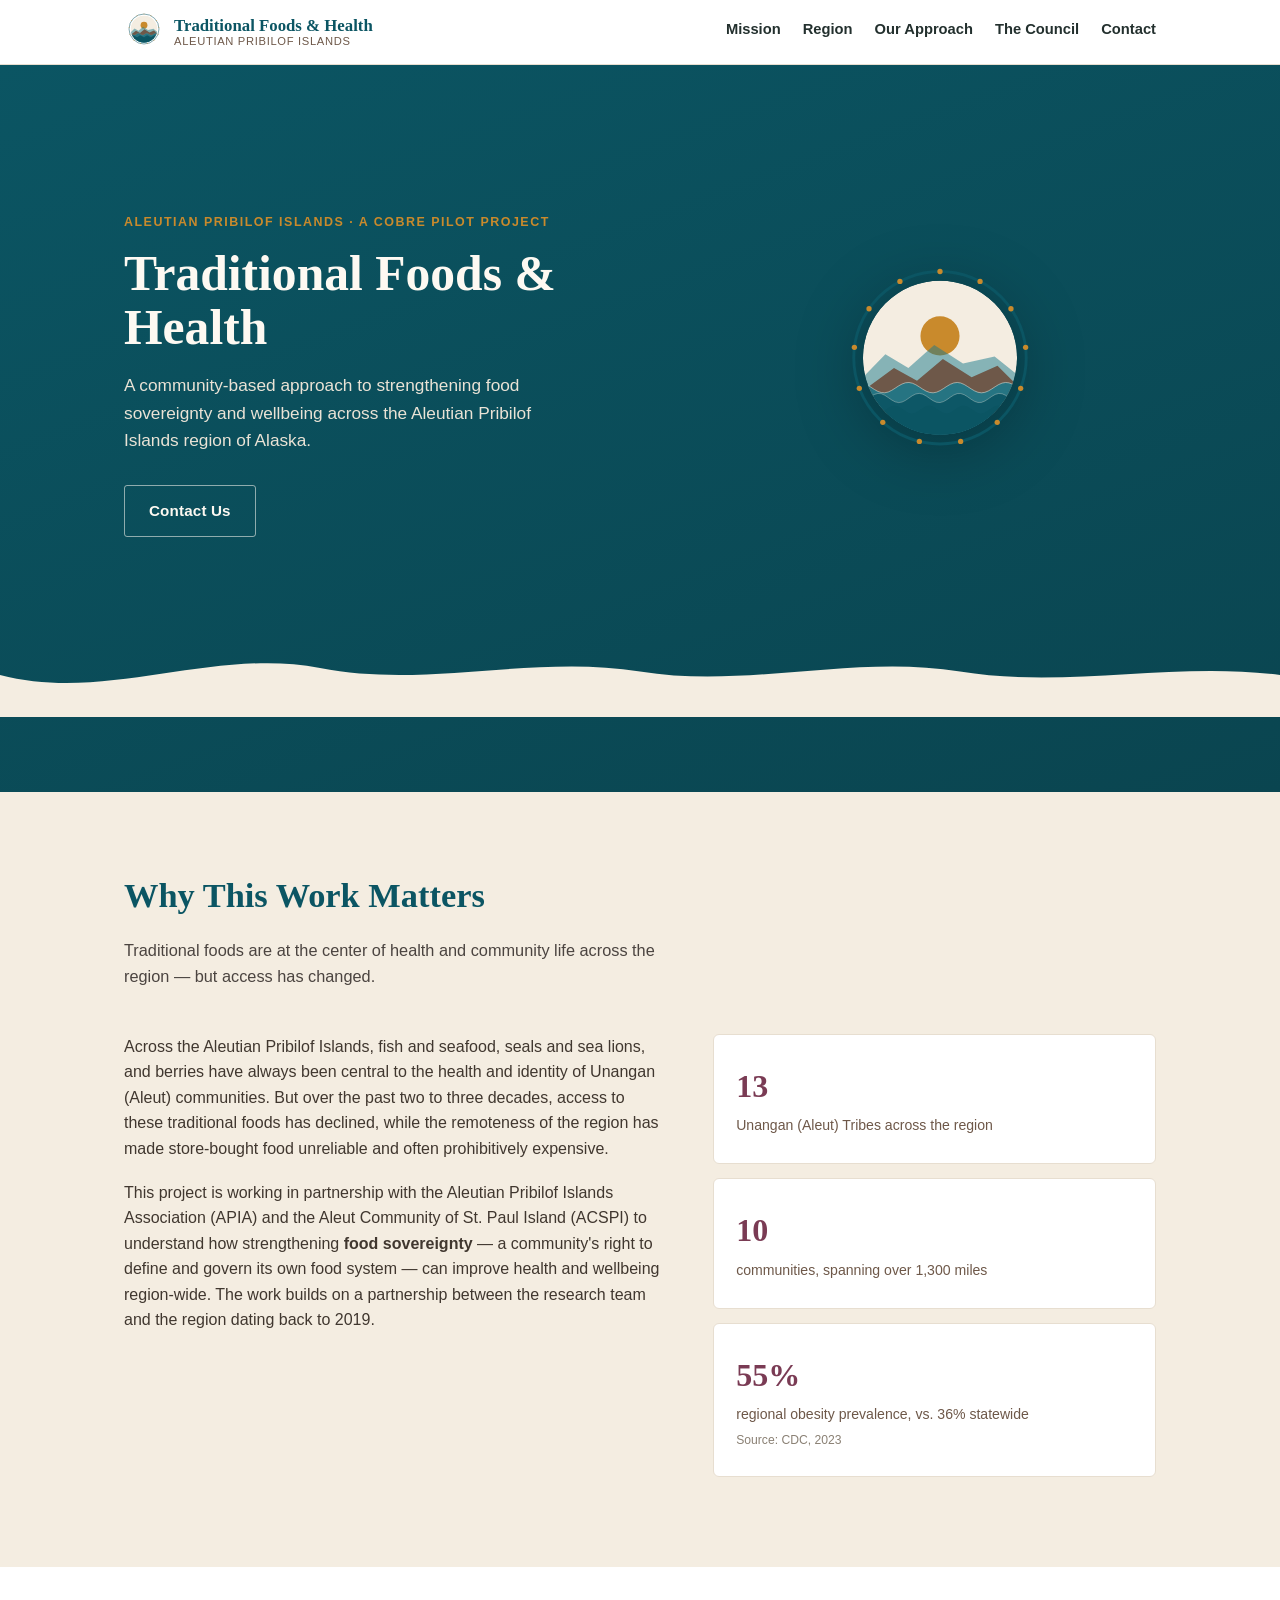
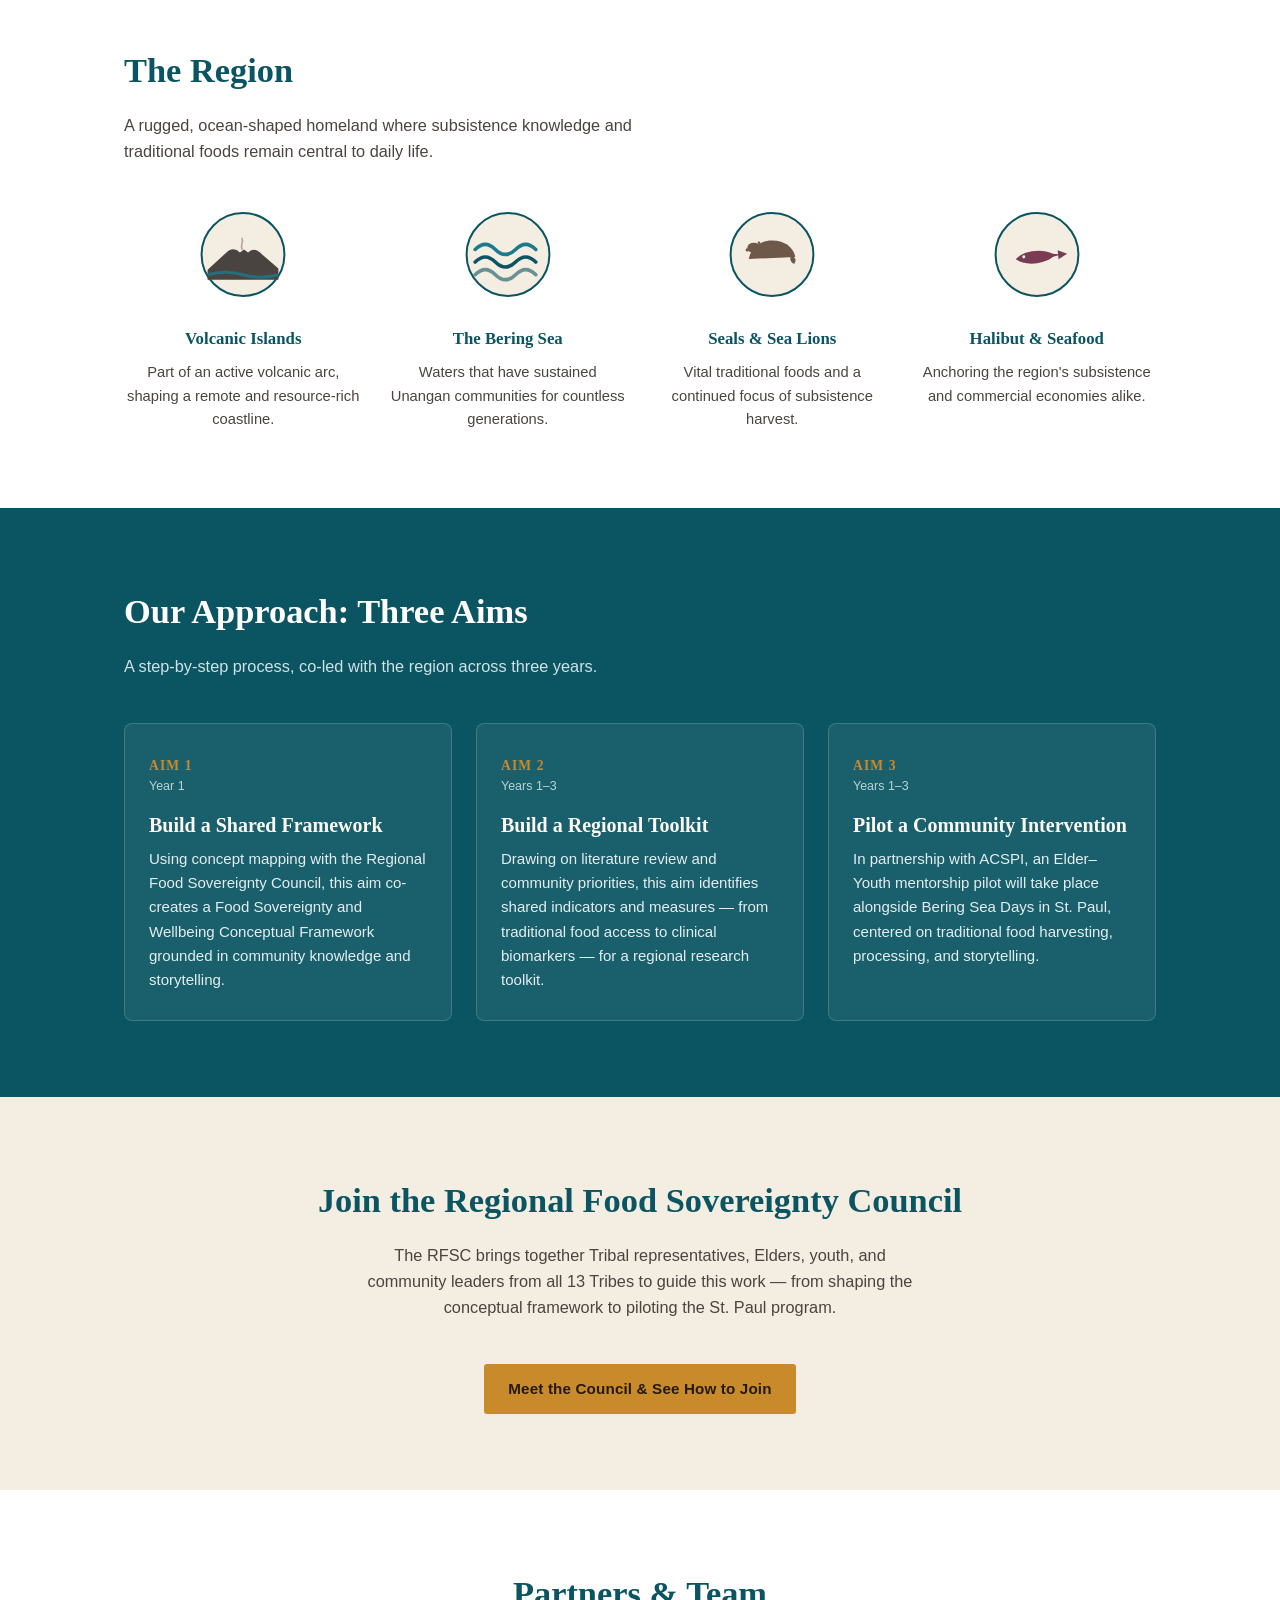
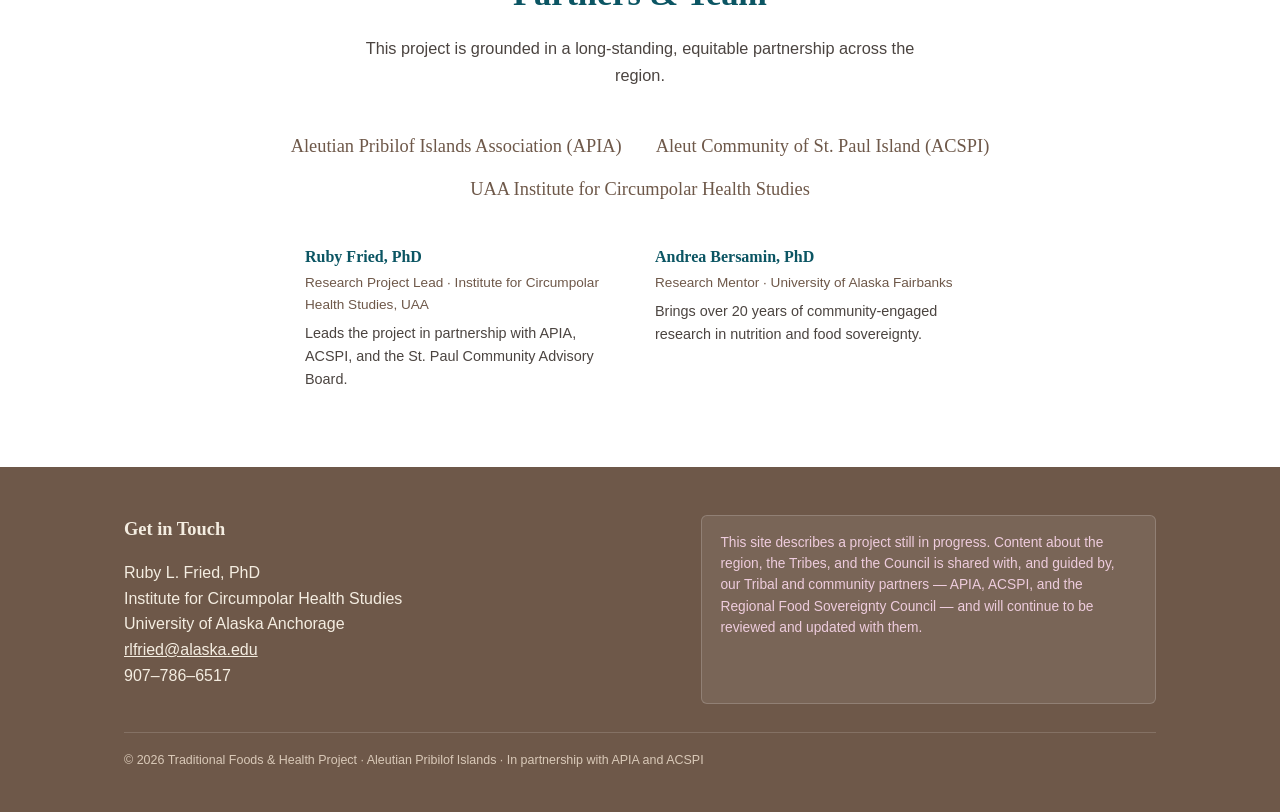
==== index.html @ eaeed2fa "Add files via upload" ====
<!DOCTYPE html>
<html lang="en">
<head>
<meta charset="UTF-8">
<meta name="viewport" content="width=device-width, initial-scale=1.0">
<title>Traditional Foods & Health — Aleutian Pribilof Islands</title>
<meta name="description" content="A community-based approach to strengthening food sovereignty and wellbeing across the Aleutian Pribilof Islands region of Alaska.">
<link rel="stylesheet" href="styles.css">
</head>
<body>
<a class="skip-link" href="#main">Skip to content</a>
<header class="site-header">
  <div class="nav-inner">
    <a class="brand" href="index.html">
      <svg viewBox="0 0 400 400" xmlns="http://www.w3.org/2000/svg" role="img" aria-label="Traditional Foods and Health mark">
  <defs>
    <clipPath id="innerClip">
      <circle cx="200" cy="170" r="134"/>
    </clipPath>
  </defs>

  <!-- outer ring -->
  <circle cx="200" cy="170" r="150" fill="none" stroke="#0B5563" stroke-width="5"/>

  <!-- 13 tribe marks -->
  <circle cx="200.0" cy="20.0" r="4.6" fill="#C98A2C"/>
    <circle cx="269.7" cy="37.2" r="4.6" fill="#C98A2C"/>
    <circle cx="323.4" cy="84.8" r="4.6" fill="#C98A2C"/>
    <circle cx="348.9" cy="151.9" r="4.6" fill="#C98A2C"/>
    <circle cx="340.3" cy="223.2" r="4.6" fill="#C98A2C"/>
    <circle cx="299.5" cy="282.3" r="4.6" fill="#C98A2C"/>
    <circle cx="235.9" cy="315.6" r="4.6" fill="#C98A2C"/>
    <circle cx="164.1" cy="315.6" r="4.6" fill="#C98A2C"/>
    <circle cx="100.5" cy="282.3" r="4.6" fill="#C98A2C"/>
    <circle cx="59.7" cy="223.2" r="4.6" fill="#C98A2C"/>
    <circle cx="51.1" cy="151.9" r="4.6" fill="#C98A2C"/>
    <circle cx="76.6" cy="84.8" r="4.6" fill="#C98A2C"/>
    <circle cx="130.3" cy="37.2" r="4.6" fill="#C98A2C"/>

  <!-- inner scene -->
  <g clip-path="url(#innerClip)">
    <circle cx="200" cy="170" r="134" fill="#F4EDE1"/>

    <!-- sun -->
    <circle cx="200" cy="132" r="34" fill="#C98A2C"/>

    <!-- distant island (hazy) -->
    <polygon points="60,210 105,164 145,188 190,148 240,180 295,168 340,204 340,260 60,260"
             fill="#1B7A8C" opacity="0.5"/>

    <!-- near island (grounded) -->
    <polygon points="60,232 120,188 160,210 205,172 255,204 300,184 340,224 340,270 60,270"
             fill="#6E5849"/>

    <!-- waves: filled bands -->
    <path d="M 26,229.16 L 32,226.13 L 38,222.29 L 44,218.41 L 50,215.21 L 56,213.33 L 62,213.13 L 68,214.64 L 74,217.58 L 80,221.37 L 86,225.29 L 92,228.56 L 98,230.57 L 104,230.92 L 110,229.54 L 116,226.7 L 122,222.96 L 128,219.02 L 134,215.67 L 140,213.54 L 146,213.04 L 152,214.28 L 158,217.01 L 164,220.71 L 170,224.66 L 176,228.09 L 182,230.35 L 188,230.98 L 194,229.88 L 200,227.26 L 206,223.62 L 212,219.66 L 218,216.16 L 224,213.78 L 230,213.0 L 236,213.96 L 242,216.48 L 248,220.06 L 254,224.02 L 260,227.59 L 266,230.07 L 272,231.0 L 278,230.18 L 284,227.78 L 290,224.26 L 296,220.31 L 302,216.68 L 308,214.08 L 314,213.01 L 320,213.68 L 326,215.97 L 332,219.41 L 338,223.36 L 344,227.05 L 350,229.76 L 356,230.97 L 362,230.44 L 368,228.28 L 374,224.9 L 380,220.97 L 380,344 L 26,344 Z" fill="#1B7A8C" opacity="0.85"/>
    <path d="M 26,232.2 L 32,234.2 L 38,237.85 L 44,242.1 L 50,245.77 L 56,247.79 L 62,247.62 L 68,245.28 L 74,241.45 L 80,237.21 L 86,233.76 L 92,232.08 L 98,232.63 L 104,235.28 L 110,239.26 L 116,243.45 L 122,246.66 L 128,247.99 L 134,247.06 L 140,244.12 L 146,240.02 L 152,235.92 L 158,232.97 L 164,232.01 L 170,233.31 L 176,236.51 L 182,240.69 L 188,244.68 L 194,247.35 L 200,247.93 L 206,246.27 L 212,242.83 L 218,238.6 L 224,234.75 L 230,232.4 L 236,232.2 L 242,234.2 L 248,237.85 L 254,242.1 L 260,245.77 L 266,247.79 L 272,247.62 L 278,245.28 L 284,241.45 L 290,237.21 L 296,233.76 L 302,232.08 L 308,232.63 L 314,235.28 L 320,239.26 L 326,243.45 L 332,246.66 L 338,247.99 L 344,247.06 L 350,244.12 L 356,240.02 L 362,235.92 L 368,232.97 L 374,232.01 L 380,233.31 L 380,344 L 26,344 Z" fill="#0B5563" opacity="0.9"/>
    <path d="M 26,266.04 L 32,266.97 L 38,265.24 L 44,261.51 L 50,257.2 L 56,253.96 L 62,253.03 L 68,254.76 L 74,258.49 L 80,262.8 L 86,266.04 L 92,266.97 L 98,265.24 L 104,261.51 L 110,257.2 L 116,253.96 L 122,253.03 L 128,254.76 L 134,258.49 L 140,262.8 L 146,266.04 L 152,266.97 L 158,265.24 L 164,261.51 L 170,257.2 L 176,253.96 L 182,253.03 L 188,254.76 L 194,258.49 L 200,262.8 L 206,266.04 L 212,266.97 L 218,265.24 L 224,261.51 L 230,257.2 L 236,253.96 L 242,253.03 L 248,254.76 L 254,258.49 L 260,262.8 L 266,266.04 L 272,266.97 L 278,265.24 L 284,261.51 L 290,257.2 L 296,253.96 L 302,253.03 L 308,254.76 L 314,258.49 L 320,262.8 L 326,266.04 L 332,266.97 L 338,265.24 L 344,261.51 L 350,257.2 L 356,253.96 L 362,253.03 L 368,254.76 L 374,258.49 L 380,262.8 L 380,344 L 26,344 Z" fill="#0B5563" opacity="1"/>

    <!-- wave crest highlight lines -->
    <path d="M 26,229.16 L 32,226.13 L 38,222.29 L 44,218.41 L 50,215.21 L 56,213.33 L 62,213.13 L 68,214.64 L 74,217.58 L 80,221.37 L 86,225.29 L 92,228.56 L 98,230.57 L 104,230.92 L 110,229.54 L 116,226.7 L 122,222.96 L 128,219.02 L 134,215.67 L 140,213.54 L 146,213.04 L 152,214.28 L 158,217.01 L 164,220.71 L 170,224.66 L 176,228.09 L 182,230.35 L 188,230.98 L 194,229.88 L 200,227.26 L 206,223.62 L 212,219.66 L 218,216.16 L 224,213.78 L 230,213.0 L 236,213.96 L 242,216.48 L 248,220.06 L 254,224.02 L 260,227.59 L 266,230.07 L 272,231.0 L 278,230.18 L 284,227.78 L 290,224.26 L 296,220.31 L 302,216.68 L 308,214.08 L 314,213.01 L 320,213.68 L 326,215.97 L 332,219.41 L 338,223.36 L 344,227.05 L 350,229.76 L 356,230.97 L 362,230.44 L 368,228.28 L 374,224.9 L 380,220.97 " fill="none" stroke="#F4EDE1" stroke-width="1.6" opacity="0.55"/>
    <path d="M 26,232.2 L 32,234.2 L 38,237.85 L 44,242.1 L 50,245.77 L 56,247.79 L 62,247.62 L 68,245.28 L 74,241.45 L 80,237.21 L 86,233.76 L 92,232.08 L 98,232.63 L 104,235.28 L 110,239.26 L 116,243.45 L 122,246.66 L 128,247.99 L 134,247.06 L 140,244.12 L 146,240.02 L 152,235.92 L 158,232.97 L 164,232.01 L 170,233.31 L 176,236.51 L 182,240.69 L 188,244.68 L 194,247.35 L 200,247.93 L 206,246.27 L 212,242.83 L 218,238.6 L 224,234.75 L 230,232.4 L 236,232.2 L 242,234.2 L 248,237.85 L 254,242.1 L 260,245.77 L 266,247.79 L 272,247.62 L 278,245.28 L 284,241.45 L 290,237.21 L 296,233.76 L 302,232.08 L 308,232.63 L 314,235.28 L 320,239.26 L 326,243.45 L 332,246.66 L 338,247.99 L 344,247.06 L 350,244.12 L 356,240.02 L 362,235.92 L 368,232.97 L 374,232.01 L 380,233.31 " fill="none" stroke="#F4EDE1" stroke-width="1.4" opacity="0.4"/>
  </g>
</svg>
      <span class="brand-name">Traditional Foods &amp; Health<small>Aleutian Pribilof Islands</small></span>
    </a>
    <nav class="primary-nav" aria-label="Primary">
      <a href="index.html#mission">Mission</a>
      <a href="index.html#region">Region</a>
      <a href="index.html#aims">Our Approach</a>
      <a href="rfsc.html">The Council</a>
      <a href="index.html#contact">Contact</a>
    </nav>
  </div>
</header>
<main id="main">

  <section class="hero" id="top">
    <div class="hero-inner">
      <div>
        <p class="eyebrow">Aleutian Pribilof Islands &middot; A COBRE Pilot Project</p>
        <h1>Traditional Foods &amp; Health</h1>
        <p class="lede">A community-based approach to strengthening food sovereignty and wellbeing across the Aleutian Pribilof Islands region of Alaska.</p>
        <div class="cta-row">
          <a class="btn btn-ghost" href="#contact">Contact Us</a>
        </div>
      </div>
      <div class="hero-mark">
        <svg viewBox="0 0 400 400" xmlns="http://www.w3.org/2000/svg" role="img" aria-label="Sun, mountains and sea mark">
  <defs>
    <clipPath id="innerClip">
      <circle cx="200" cy="170" r="134"/>
    </clipPath>
  </defs>

  <!-- outer ring -->
  <circle cx="200" cy="170" r="150" fill="none" stroke="#0B5563" stroke-width="5"/>

  <!-- 13 tribe marks -->
  <circle cx="200.0" cy="20.0" r="4.6" fill="#C98A2C"/>
    <circle cx="269.7" cy="37.2" r="4.6" fill="#C98A2C"/>
    <circle cx="323.4" cy="84.8" r="4.6" fill="#C98A2C"/>
    <circle cx="348.9" cy="151.9" r="4.6" fill="#C98A2C"/>
    <circle cx="340.3" cy="223.2" r="4.6" fill="#C98A2C"/>
    <circle cx="299.5" cy="282.3" r="4.6" fill="#C98A2C"/>
    <circle cx="235.9" cy="315.6" r="4.6" fill="#C98A2C"/>
    <circle cx="164.1" cy="315.6" r="4.6" fill="#C98A2C"/>
    <circle cx="100.5" cy="282.3" r="4.6" fill="#C98A2C"/>
    <circle cx="59.7" cy="223.2" r="4.6" fill="#C98A2C"/>
    <circle cx="51.1" cy="151.9" r="4.6" fill="#C98A2C"/>
    <circle cx="76.6" cy="84.8" r="4.6" fill="#C98A2C"/>
    <circle cx="130.3" cy="37.2" r="4.6" fill="#C98A2C"/>

  <!-- inner scene -->
  <g clip-path="url(#innerClip)">
    <circle cx="200" cy="170" r="134" fill="#F4EDE1"/>

    <!-- sun -->
    <circle cx="200" cy="132" r="34" fill="#C98A2C"/>

    <!-- distant island (hazy) -->
    <polygon points="60,210 105,164 145,188 190,148 240,180 295,168 340,204 340,260 60,260"
             fill="#1B7A8C" opacity="0.5"/>

    <!-- near island (grounded) -->
    <polygon points="60,232 120,188 160,210 205,172 255,204 300,184 340,224 340,270 60,270"
             fill="#6E5849"/>

    <!-- waves: filled bands -->
    <path d="M 26,229.16 L 32,226.13 L 38,222.29 L 44,218.41 L 50,215.21 L 56,213.33 L 62,213.13 L 68,214.64 L 74,217.58 L 80,221.37 L 86,225.29 L 92,228.56 L 98,230.57 L 104,230.92 L 110,229.54 L 116,226.7 L 122,222.96 L 128,219.02 L 134,215.67 L 140,213.54 L 146,213.04 L 152,214.28 L 158,217.01 L 164,220.71 L 170,224.66 L 176,228.09 L 182,230.35 L 188,230.98 L 194,229.88 L 200,227.26 L 206,223.62 L 212,219.66 L 218,216.16 L 224,213.78 L 230,213.0 L 236,213.96 L 242,216.48 L 248,220.06 L 254,224.02 L 260,227.59 L 266,230.07 L 272,231.0 L 278,230.18 L 284,227.78 L 290,224.26 L 296,220.31 L 302,216.68 L 308,214.08 L 314,213.01 L 320,213.68 L 326,215.97 L 332,219.41 L 338,223.36 L 344,227.05 L 350,229.76 L 356,230.97 L 362,230.44 L 368,228.28 L 374,224.9 L 380,220.97 L 380,344 L 26,344 Z" fill="#1B7A8C" opacity="0.85"/>
    <path d="M 26,232.2 L 32,234.2 L 38,237.85 L 44,242.1 L 50,245.77 L 56,247.79 L 62,247.62 L 68,245.28 L 74,241.45 L 80,237.21 L 86,233.76 L 92,232.08 L 98,232.63 L 104,235.28 L 110,239.26 L 116,243.45 L 122,246.66 L 128,247.99 L 134,247.06 L 140,244.12 L 146,240.02 L 152,235.92 L 158,232.97 L 164,232.01 L 170,233.31 L 176,236.51 L 182,240.69 L 188,244.68 L 194,247.35 L 200,247.93 L 206,246.27 L 212,242.83 L 218,238.6 L 224,234.75 L 230,232.4 L 236,232.2 L 242,234.2 L 248,237.85 L 254,242.1 L 260,245.77 L 266,247.79 L 272,247.62 L 278,245.28 L 284,241.45 L 290,237.21 L 296,233.76 L 302,232.08 L 308,232.63 L 314,235.28 L 320,239.26 L 326,243.45 L 332,246.66 L 338,247.99 L 344,247.06 L 350,244.12 L 356,240.02 L 362,235.92 L 368,232.97 L 374,232.01 L 380,233.31 L 380,344 L 26,344 Z" fill="#0B5563" opacity="0.9"/>
    <path d="M 26,266.04 L 32,266.97 L 38,265.24 L 44,261.51 L 50,257.2 L 56,253.96 L 62,253.03 L 68,254.76 L 74,258.49 L 80,262.8 L 86,266.04 L 92,266.97 L 98,265.24 L 104,261.51 L 110,257.2 L 116,253.96 L 122,253.03 L 128,254.76 L 134,258.49 L 140,262.8 L 146,266.04 L 152,266.97 L 158,265.24 L 164,261.51 L 170,257.2 L 176,253.96 L 182,253.03 L 188,254.76 L 194,258.49 L 200,262.8 L 206,266.04 L 212,266.97 L 218,265.24 L 224,261.51 L 230,257.2 L 236,253.96 L 242,253.03 L 248,254.76 L 254,258.49 L 260,262.8 L 266,266.04 L 272,266.97 L 278,265.24 L 284,261.51 L 290,257.2 L 296,253.96 L 302,253.03 L 308,254.76 L 314,258.49 L 320,262.8 L 326,266.04 L 332,266.97 L 338,265.24 L 344,261.51 L 350,257.2 L 356,253.96 L 362,253.03 L 368,254.76 L 374,258.49 L 380,262.8 L 380,344 L 26,344 Z" fill="#0B5563" opacity="1"/>

    <!-- wave crest highlight lines -->
    <path d="M 26,229.16 L 32,226.13 L 38,222.29 L 44,218.41 L 50,215.21 L 56,213.33 L 62,213.13 L 68,214.64 L 74,217.58 L 80,221.37 L 86,225.29 L 92,228.56 L 98,230.57 L 104,230.92 L 110,229.54 L 116,226.7 L 122,222.96 L 128,219.02 L 134,215.67 L 140,213.54 L 146,213.04 L 152,214.28 L 158,217.01 L 164,220.71 L 170,224.66 L 176,228.09 L 182,230.35 L 188,230.98 L 194,229.88 L 200,227.26 L 206,223.62 L 212,219.66 L 218,216.16 L 224,213.78 L 230,213.0 L 236,213.96 L 242,216.48 L 248,220.06 L 254,224.02 L 260,227.59 L 266,230.07 L 272,231.0 L 278,230.18 L 284,227.78 L 290,224.26 L 296,220.31 L 302,216.68 L 308,214.08 L 314,213.01 L 320,213.68 L 326,215.97 L 332,219.41 L 338,223.36 L 344,227.05 L 350,229.76 L 356,230.97 L 362,230.44 L 368,228.28 L 374,224.9 L 380,220.97 " fill="none" stroke="#F4EDE1" stroke-width="1.6" opacity="0.55"/>
    <path d="M 26,232.2 L 32,234.2 L 38,237.85 L 44,242.1 L 50,245.77 L 56,247.79 L 62,247.62 L 68,245.28 L 74,241.45 L 80,237.21 L 86,233.76 L 92,232.08 L 98,232.63 L 104,235.28 L 110,239.26 L 116,243.45 L 122,246.66 L 128,247.99 L 134,247.06 L 140,244.12 L 146,240.02 L 152,235.92 L 158,232.97 L 164,232.01 L 170,233.31 L 176,236.51 L 182,240.69 L 188,244.68 L 194,247.35 L 200,247.93 L 206,246.27 L 212,242.83 L 218,238.6 L 224,234.75 L 230,232.4 L 236,232.2 L 242,234.2 L 248,237.85 L 254,242.1 L 260,245.77 L 266,247.79 L 272,247.62 L 278,245.28 L 284,241.45 L 290,237.21 L 296,233.76 L 302,232.08 L 308,232.63 L 314,235.28 L 320,239.26 L 326,243.45 L 332,246.66 L 338,247.99 L 344,247.06 L 350,244.12 L 356,240.02 L 362,235.92 L 368,232.97 L 374,232.01 L 380,233.31 " fill="none" stroke="#F4EDE1" stroke-width="1.4" opacity="0.4"/>
  </g>
</svg>
      </div>
    </div>
    <svg class="divider" viewBox="0 0 1440 100" preserveAspectRatio="none" xmlns="http://www.w3.org/2000/svg">
      <path d="M0,40 C 120,80 240,0 360,30 C 480,60 600,10 720,35 C 840,60 960,10 1080,35 C 1200,60 1320,20 1440,40 L1440,100 L0,100 Z" fill="#F4EDE1" opacity="1"></path>
    </svg>
  </section>

  <section class="why" id="mission">
    <div class="wrap">
      <h2 class="section-title">Why This Work Matters</h2>
      <p class="section-lede">Traditional foods are at the center of health and community life across the region &mdash; but access has changed.</p>
      <div class="why-grid">
        <div class="why-text">
          <p>Across the Aleutian Pribilof Islands, fish and seafood, seals and sea lions, and berries have always been central to the health and identity of Unangan (Aleut) communities. But over the past two to three decades, access to these traditional foods has declined, while the remoteness of the region has made store-bought food unreliable and often prohibitively expensive.</p>
          <p>This project is working in partnership with the Aleutian Pribilof Islands Association (APIA) and the Aleut Community of St. Paul Island (ACSPI) to understand how strengthening <strong>food sovereignty</strong> &mdash; a community's right to define and govern its own food system &mdash; can improve health and wellbeing region-wide. The work builds on a partnership between the research team and the region dating back to 2019.</p>
        </div>
        <div>
          <div class="stat-card"><span class="num">13</span><span class="label">Unangan (Aleut) Tribes across the region</span></div>
          <div class="stat-card"><span class="num">10</span><span class="label">communities, spanning over 1,300 miles</span></div>
          <div class="stat-card"><span class="num">55%</span><span class="label">regional obesity prevalence, vs. 36% statewide</span>
            <div class="source-note">Source: CDC, 2023</div>
          </div>
        </div>
      </div>
    </div>
  </section>

  <section class="region" id="region">
    <div class="wrap">
      <h2 class="section-title">The Region</h2>
      <p class="section-lede">A rugged, ocean-shaped homeland where subsistence knowledge and traditional foods remain central to daily life.</p>
      <div class="region-grid">
        <div class="region-card">
          <svg viewBox="0 0 180 190" xmlns="http://www.w3.org/2000/svg" role="img" aria-label="Volcanic island icon">
      <g transform="translate(0,0)"><g>
      <circle cx="90" cy="90" r="82" fill="#F4EDE1"/>
      <circle cx="90" cy="90" r="82" fill="none" stroke="#0B5563" stroke-width="4"/>
      
  <path d="M 20,120 L 55,88 Q 70,72 84,86 L 92,80 L 100,86 Q 112,74 128,90 L 160,118 L 160,140 L 20,140 Z" fill="#4A4441"/>
  <path d="M 88,80 C 84,70 92,66 88,58" stroke="#6E5849" stroke-width="3" fill="none" opacity="0.5" stroke-linecap="round"/>
  <path d="M 20,130 Q 55,120 90,130 T 160,130" stroke="#1B7A8C" stroke-width="6" fill="none" opacity="0.8"/>

    </g></g>
    </svg>
          <h3>Volcanic Islands</h3>
          <p>Part of an active volcanic arc, shaping a remote and resource-rich coastline.</p>
        </div>
        <div class="region-card">
          <svg viewBox="0 0 180 190" xmlns="http://www.w3.org/2000/svg" role="img" aria-label="Ocean wave icon">
      <g transform="translate(0,0)"><g>
      <circle cx="90" cy="90" r="82" fill="#F4EDE1"/>
      <circle cx="90" cy="90" r="82" fill="none" stroke="#0B5563" stroke-width="4"/>
      
  <path d="M 25,80 Q 45,60 65,80 T 105,80 T 145,80" stroke="#1B7A8C" stroke-width="7" fill="none" stroke-linecap="round"/>
  <path d="M 25,105 Q 45,85 65,105 T 105,105 T 145,105" stroke="#0B5563" stroke-width="7" fill="none" stroke-linecap="round"/>
  <path d="M 25,130 Q 45,110 65,130 T 105,130 T 145,130" stroke="#0B5563" stroke-width="7" fill="none" stroke-linecap="round" opacity="0.6"/>

    </g></g>
    </svg>
          <h3>The Bering Sea</h3>
          <p>Waters that have sustained Unangan communities for countless generations.</p>
        </div>
        <div class="region-card">
          <svg viewBox="0 0 180 190" xmlns="http://www.w3.org/2000/svg" role="img" aria-label="Sea lion icon">
      <g transform="translate(0,0)"><g>
      <circle cx="90" cy="90" r="82" fill="#F4EDE1"/>
      <circle cx="90" cy="90" r="82" fill="none" stroke="#0B5563" stroke-width="4"/>
      
  <g transform="translate(90,95)">
    <path d="M -46,4 C -40,-26 -12,-38 18,-30 C 34,-25 44,-12 46,0 Z" fill="#6E5849"/>
    <ellipse cx="-36" cy="-18" rx="13" ry="10" fill="#6E5849"/>
    <circle cx="-49" cy="-14" r="3.2" fill="#6E5849"/>
    <circle cx="-26" cy="-28" r="2.6" fill="#6E5849"/>
    <path d="M 38,-3 Q 52,3 44,14 Q 32,8 38,-3 Z" fill="#6E5849"/>
  </g>

    </g></g>
    </svg>
          <h3>Seals &amp; Sea Lions</h3>
          <p>Vital traditional foods and a continued focus of subsistence harvest.</p>
        </div>
        <div class="region-card">
          <svg viewBox="0 0 180 190" xmlns="http://www.w3.org/2000/svg" role="img" aria-label="Halibut icon">
      <g transform="translate(0,0)"><g>
      <circle cx="90" cy="90" r="82" fill="#F4EDE1"/>
      <circle cx="90" cy="90" r="82" fill="none" stroke="#0B5563" stroke-width="4"/>
      
  <g transform="translate(90,95) rotate(-6)">
    <path d="M -42,0 C -26,-16 12,-16 32,-3 L 48,0 L 32,3 C 12,16 -26,16 -42,0 Z" fill="#7A3B54"/>
    <path d="M 42,-9 L 60,0 L 42,9 Z" fill="#7A3B54"/>
    <path d="M -18,-13 Q 4,-19 24,-9" stroke="#F4EDE1" stroke-width="1.4" fill="none" opacity="0.4"/>
    <circle cx="-26" cy="-3" r="3" fill="#F4EDE1"/>
  </g>

    </g></g>
    </svg>
          <h3>Halibut &amp; Seafood</h3>
          <p>Anchoring the region's subsistence and commercial economies alike.</p>
        </div>
      </div>
    </div>
  </section>

  <section class="aims" id="aims">
    <div class="wrap">
      <h2 class="section-title">Our Approach: Three Aims</h2>
      <p class="section-lede">A step-by-step process, co-led with the region across three years.</p>
      <div class="aims-grid">
        <div class="aim-card">
          <span class="aim-num">Aim 1</span>
          <span class="years">Year 1</span>
          <h3>Build a Shared Framework</h3>
          <p>Using concept mapping with the Regional Food Sovereignty Council, this aim co-creates a Food Sovereignty and Wellbeing Conceptual Framework grounded in community knowledge and storytelling.</p>
        </div>
        <div class="aim-card">
          <span class="aim-num">Aim 2</span>
          <span class="years">Years 1&ndash;3</span>
          <h3>Build a Regional Toolkit</h3>
          <p>Drawing on literature review and community priorities, this aim identifies shared indicators and measures &mdash; from traditional food access to clinical biomarkers &mdash; for a regional research toolkit.</p>
        </div>
        <div class="aim-card">
          <span class="aim-num">Aim 3</span>
          <span class="years">Years 1&ndash;3</span>
          <h3>Pilot a Community Intervention</h3>
          <p>In partnership with ACSPI, an Elder&ndash;Youth mentorship pilot will take place alongside Bering Sea Days in St. Paul, centered on traditional food harvesting, processing, and storytelling.</p>
        </div>
      </div>
    </div>
  </section>

  <section class="involved" id="get-involved">
    <div class="wrap" style="text-align:center;">
      <h2 class="section-title">Join the Regional Food Sovereignty Council</h2>
      <p class="section-lede" style="margin-left:auto;margin-right:auto;">The RFSC brings together Tribal representatives, Elders, youth, and community leaders from all 13 Tribes to guide this work &mdash; from shaping the conceptual framework to piloting the St. Paul program.</p>
      <a class="btn btn-primary" href="rfsc.html">Meet the Council &amp; See How to Join</a>
    </div>
  </section>

  <section class="partners">
    <div class="wrap">
      <h2 class="section-title">Partners &amp; Team</h2>
      <p class="section-lede">This project is grounded in a long-standing, equitable partnership across the region.</p>
      <div class="partner-list">
        <span>Aleutian Pribilof Islands Association (APIA)</span>
        <span>Aleut Community of St. Paul Island (ACSPI)</span>
        <span>UAA Institute for Circumpolar Health Studies</span>
      </div>
      <div class="team-row">
        <div class="team-card">
          <h4>Ruby Fried, PhD</h4>
          <span>Research Project Lead &middot; Institute for Circumpolar Health Studies, UAA</span>
          <p>Leads the project in partnership with APIA, ACSPI, and the St. Paul Community Advisory Board.</p>
        </div>
        <div class="team-card">
          <h4>Andrea Bersamin, PhD</h4>
          <span>Research Mentor &middot; University of Alaska Fairbanks</span>
          <p>Brings over 20 years of community-engaged research in nutrition and food sovereignty.</p>
        </div>
      </div>
    </div>
  </section>

</main>
<footer id="contact">
  <div class="wrap">
    <div class="footer-grid">
      <div>
        <h3>Get in Touch</h3>
        <p>Ruby L. Fried, PhD<br>
        Institute for Circumpolar Health Studies<br>
        University of Alaska Anchorage<br>
        <a class="contact-link" href="mailto:rlfried@alaska.edu">rlfried@alaska.edu</a><br>
        907&ndash;786&ndash;6517</p>
      </div>
      <div class="note-box">
        This site describes a project still in progress. Content about the region, the Tribes, and the Council is shared with, and guided by, our Tribal and community partners &mdash; APIA, ACSPI, and the Regional Food Sovereignty Council &mdash; and will continue to be reviewed and updated with them.
      </div>
    </div>
    <p class="fine-print">&copy; 2026 Traditional Foods &amp; Health Project &middot; Aleutian Pribilof Islands &middot; In partnership with APIA and ACSPI</p>
  </div>
</footer>
</body>
</html>
---- styles.css ----
:root {
  --deep-teal: #0B5563;
  --ocean: #1B7A8C;
  --sand: #F4EDE1;
  --driftwood: #6E5849;
  --gold: #C98A2C;
  --crowberry: #7A3B54;
  --ink: #23302E;
  --serif: Georgia, 'Times New Roman', serif;
  --sans: Arial, Helvetica, sans-serif;
}
* { box-sizing: border-box; }
html { scroll-behavior: smooth; }
body { margin: 0; font-family: var(--sans); color: var(--ink); background: #fff; line-height: 1.6; }
a { color: inherit; }
img, svg { max-width: 100%; }
.wrap { max-width: 1080px; margin: 0 auto; padding: 0 24px; }

.skip-link { position: absolute; left: -999px; top: 0; background: var(--deep-teal); color: #fff; padding: 10px 16px; z-index: 100; }
.skip-link:focus { left: 12px; top: 12px; }

header.site-header { position: sticky; top: 0; z-index: 20; background: rgba(255,255,255,0.96); border-bottom: 1px solid #e7ded0; backdrop-filter: blur(4px); }
.nav-inner { max-width: 1080px; margin: 0 auto; padding: 12px 24px; display: flex; align-items: center; justify-content: space-between; gap: 16px; }
.brand { display: flex; align-items: center; gap: 10px; text-decoration: none; color: var(--deep-teal); }
.brand svg { width: 40px; height: 40px; flex: none; }
.brand-name { font-family: var(--serif); font-weight: bold; font-size: 1.05rem; line-height: 1.15; }
.brand-name small { display: block; font-family: var(--sans); font-weight: normal; font-size: 0.7rem; letter-spacing: 0.06em; color: var(--driftwood); text-transform: uppercase; }
nav.primary-nav { display: flex; gap: 22px; }
nav.primary-nav a { text-decoration: none; color: var(--ink); font-size: 0.92rem; font-weight: 600; border-bottom: 2px solid transparent; padding-bottom: 3px; }
nav.primary-nav a:hover, nav.primary-nav a:focus-visible { border-color: var(--gold); }
nav.primary-nav a.active { border-color: var(--deep-teal); color: var(--deep-teal); }
@media (max-width: 720px) {
  .nav-inner { flex-direction: column; align-items: flex-start; gap: 10px; padding: 14px 20px; }
  nav.primary-nav { flex-wrap: wrap; gap: 8px 16px; width: 100%; }
  nav.primary-nav a { font-size: 0.85rem; }
}

.hero { background: linear-gradient(160deg, var(--deep-teal) 0%, #0a4550 100%); color: #fdf9f2; position: relative; overflow: hidden; }
.hero-inner { max-width: 1080px; margin: 0 auto; padding: 72px 24px 110px; display: grid; grid-template-columns: 1.3fr 1fr; gap: 40px; align-items: center; }
.hero-inner.centered { grid-template-columns: 1fr; text-align: center; justify-items: center; padding-bottom: 100px; }
.eyebrow { text-transform: uppercase; letter-spacing: 0.12em; font-size: 0.78rem; font-weight: 700; color: var(--gold); margin: 0 0 14px; }
.hero h1 { font-family: var(--serif); font-size: clamp(2.1rem, 5vw, 3.1rem); line-height: 1.08; margin: 0 0 18px; }
.hero p.lede { font-size: 1.08rem; max-width: 46ch; color: #eae3d6; margin: 0 0 30px; }
.hero-inner.centered p.lede { max-width: 60ch; }
.cta-row { display: flex; flex-wrap: wrap; gap: 14px; }
.hero-inner.centered .cta-row { justify-content: center; }
.btn { display: inline-block; padding: 13px 24px; border-radius: 3px; text-decoration: none; font-weight: 700; font-size: 0.95rem; letter-spacing: 0.01em; transition: transform .15s ease; }
.btn:hover { transform: translateY(-1px); }
.btn-primary { background: var(--gold); color: #241a06; }
.btn-ghost { background: transparent; color: #fdf9f2; border: 1.5px solid rgba(253,249,242,0.55); }
.hero-mark { display: flex; justify-content: center; }
.hero-mark svg { width: 230px; height: 230px; filter: drop-shadow(0 12px 30px rgba(0,0,0,0.25)); }
.hero-mark.small svg { width: 150px; height: 150px; }
.divider { display: block; width: 100%; height: 70px; margin-bottom: -1px; }
@media (max-width: 720px) {
  .hero-inner { grid-template-columns: 1fr; padding-bottom: 90px; }
  .hero-mark { order: -1; }
  .hero-mark svg { width: 150px; height: 150px; }
}

section { padding: 76px 0; }
h2.section-title { font-family: var(--serif); font-size: clamp(1.6rem, 3vw, 2.15rem); margin: 0 0 14px; color: var(--deep-teal); }
p.section-lede { max-width: 62ch; color: #4b4440; font-size: 1.02rem; margin: 0 0 44px; }

.why { background: var(--sand); }
.why-grid { display: grid; grid-template-columns: 1.1fr 0.9fr; gap: 48px; align-items: start; }
.why-text p { margin: 0 0 18px; color: #40372f; }
.stat-card { background: #fff; border: 1px solid #e7ded0; border-radius: 6px; padding: 26px 22px; text-align: left; margin-bottom: 14px; }
.stat-card .num { font-family: var(--serif); font-weight: bold; font-size: 2rem; color: var(--crowberry); display: block; }
.stat-card .label { font-size: 0.88rem; color: var(--driftwood); }
.source-note { font-size: 0.76rem; color: #8a8074; margin-top: 4px; }
@media (max-width: 800px) { .why-grid { grid-template-columns: 1fr; } }

.region { background: #fff; }
.region-grid { display: grid; grid-template-columns: repeat(4, 1fr); gap: 26px; }
.region-card { text-align: center; }
.region-card svg { width: 96px; height: 96px; margin-bottom: 14px; }
.region-card h3 { font-family: var(--serif); font-size: 1.05rem; margin: 0 0 8px; color: var(--deep-teal); }
.region-card p { font-size: 0.92rem; color: #4b4440; margin: 0; }
@media (max-width: 800px) { .region-grid { grid-template-columns: repeat(2, 1fr); } }

.aims { background: var(--deep-teal); color: #fdf9f2; }
.aims h2.section-title { color: #fff; }
.aims p.section-lede { color: #cfe3e6; }
.aims-grid { display: grid; grid-template-columns: repeat(3, 1fr); gap: 24px; }
.aim-card { background: rgba(255,255,255,0.06); border: 1px solid rgba(255,255,255,0.16); border-radius: 8px; padding: 28px 24px; }
.aim-card .aim-num { font-family: var(--serif); color: var(--gold); font-size: 0.85rem; letter-spacing: 0.08em; text-transform: uppercase; font-weight: 700; }
.aim-card h3 { font-family: var(--serif); font-size: 1.25rem; margin: 10px 0 6px; }
.aim-card .years { font-size: 0.78rem; color: #b9d4d8; margin-bottom: 12px; display: block; }
.aim-card p { font-size: 0.94rem; color: #e4eef0; margin: 0; }
@media (max-width: 800px) { .aims-grid { grid-template-columns: 1fr; } }

.involved { background: var(--sand); }
.involved-inner { display: grid; grid-template-columns: 1.1fr 0.9fr; gap: 48px; align-items: center; }
.benefit-list { list-style: none; margin: 0 0 28px; padding: 0; }
.benefit-list li { padding-left: 26px; position: relative; margin-bottom: 10px; color: #40372f; }
.benefit-list li::before { content: ""; position: absolute; left: 0; top: 9px; width: 8px; height: 8px; border-radius: 50%; background: var(--gold); }
.involved-card { background: var(--deep-teal); color: #fdf9f2; border-radius: 8px; padding: 34px 28px; }
.involved-card h3 { font-family: var(--serif); margin: 0 0 10px; font-size: 1.3rem; }
.involved-card p { color: #d8e6e8; margin: 0 0 22px; font-size: 0.95rem; }
@media (max-width: 800px) { .involved-inner { grid-template-columns: 1fr; } }

.partners { background: #fff; text-align: center; }
.partners p.section-lede { margin-left: auto; margin-right: auto; }
.partner-list { font-family: var(--serif); font-size: 1.15rem; color: var(--driftwood); display: flex; flex-wrap: wrap; gap: 14px 34px; justify-content: center; margin-bottom: 40px; }
.team-row { display: flex; flex-wrap: wrap; gap: 30px; justify-content: center; text-align: left; }
.team-card { max-width: 320px; }
.team-card h4 { font-family: var(--serif); margin: 0 0 2px; color: var(--deep-teal); }
.team-card span { display: block; font-size: 0.85rem; color: var(--driftwood); margin-bottom: 6px; }
.team-card p { font-size: 0.9rem; color: #4b4440; margin: 0; }

/* --- RFSC page additions --- */
.benefits { background: #fff; }
.benefits-grid { display: grid; grid-template-columns: repeat(3, 1fr); gap: 24px; }
.benefit-card { border: 1px solid #e7ded0; border-radius: 8px; padding: 26px 24px; background: var(--sand); }
.benefit-card.alt { background: #fff; }
.benefit-card.accent { background: var(--driftwood); color: #fdf9f2; border-color: var(--driftwood); }
.benefit-card h3 { font-family: var(--serif); font-size: 1.15rem; margin: 0 0 12px; color: var(--deep-teal); }
.benefit-card.accent h3 { color: #fdf9f2; }
.benefit-card ul { list-style: none; margin: 0; padding: 0; }
.benefit-card li { padding-left: 22px; position: relative; margin-bottom: 9px; font-size: 0.93rem; }
.benefit-card li::before { content: ""; position: absolute; left: 0; top: 8px; width: 7px; height: 7px; border-radius: 50%; background: var(--gold); }
.benefit-card.accent li::before { background: var(--sand); }
@media (max-width: 800px) { .benefits-grid { grid-template-columns: 1fr; } }

.who { background: var(--sand); }
.who-grid { display: grid; grid-template-columns: repeat(2, 1fr); gap: 14px 32px; }
.who-item { display: flex; gap: 14px; align-items: flex-start; padding: 14px 0; border-bottom: 1px solid #e7ded0; }
.who-item .who-num { font-family: var(--serif); font-weight: bold; color: var(--gold); font-size: 1.1rem; flex: none; width: 28px; }
.who-item h4 { margin: 0 0 3px; font-size: 1rem; color: var(--deep-teal); font-family: var(--serif); }
.who-item p { margin: 0; font-size: 0.9rem; color: #4b4440; }
.who-note { margin-top: 22px; font-size: 0.85rem; color: var(--driftwood); font-style: italic; }
@media (max-width: 800px) { .who-grid { grid-template-columns: 1fr; } }

.decide { background: #fff; }
.decide-grid { display: grid; grid-template-columns: repeat(4, 1fr); gap: 20px; }
.decide-step { text-align: center; padding: 22px 16px; border: 1px solid #e7ded0; border-radius: 8px; position: relative; }
.decide-step .step-num {
  width: 34px; height: 34px; border-radius: 50%; background: var(--deep-teal); color: #fff;
  display: flex; align-items: center; justify-content: center; font-family: var(--serif); font-weight: bold;
  margin: 0 auto 14px;
}
.decide-step h4 { margin: 0 0 8px; font-family: var(--serif); font-size: 1rem; color: var(--deep-teal); }
.decide-step p { margin: 0; font-size: 0.87rem; color: #4b4440; }
@media (max-width: 800px) { .decide-grid { grid-template-columns: repeat(2, 1fr); } }

.logistics { background: var(--deep-teal); color: #fdf9f2; }
.logistics h2.section-title { color: #fff; }
.logistics p.section-lede { color: #cfe3e6; }
.logistics-grid { display: grid; grid-template-columns: repeat(3, 1fr); gap: 22px; }
.logistics-card { background: rgba(255,255,255,0.06); border: 1px solid rgba(255,255,255,0.16); border-radius: 8px; padding: 24px 22px; }
.logistics-card .big { font-family: var(--serif); font-size: 1.7rem; color: var(--gold); display: block; margin-bottom: 6px; }
.logistics-card p { margin: 0; font-size: 0.92rem; color: #e4eef0; }
@media (max-width: 800px) { .logistics-grid { grid-template-columns: 1fr; } }

.join-cta { background: var(--sand); text-align: center; }
.join-cta .involved-card { max-width: 640px; margin: 0 auto; text-align: left; }

footer { background: var(--driftwood); color: #f4ede1; padding: 48px 0 28px; }
.footer-grid { display: grid; grid-template-columns: 1.2fr 1fr; gap: 32px; margin-bottom: 28px; }
footer h3 { font-family: var(--serif); font-size: 1.15rem; margin: 0 0 10px; }
footer a.contact-link { color: #f4ede1; text-decoration: underline; }
.note-box { background: rgba(255,255,255,0.08); border: 1px solid rgba(255,255,255,0.18); border-radius: 6px; padding: 16px 18px; font-size: 0.86rem; color: #ecd; line-height: 1.55; }
.fine-print { font-size: 0.78rem; color: #d9c9b8; border-top: 1px solid rgba(255,255,255,0.15); padding-top: 18px; }
@media (max-width: 720px) { .footer-grid { grid-template-columns: 1fr; } }

:focus-visible { outline: 3px solid var(--gold); outline-offset: 2px; }
@media (prefers-reduced-motion: reduce) { html { scroll-behavior: auto; } .btn { transition: none; } }
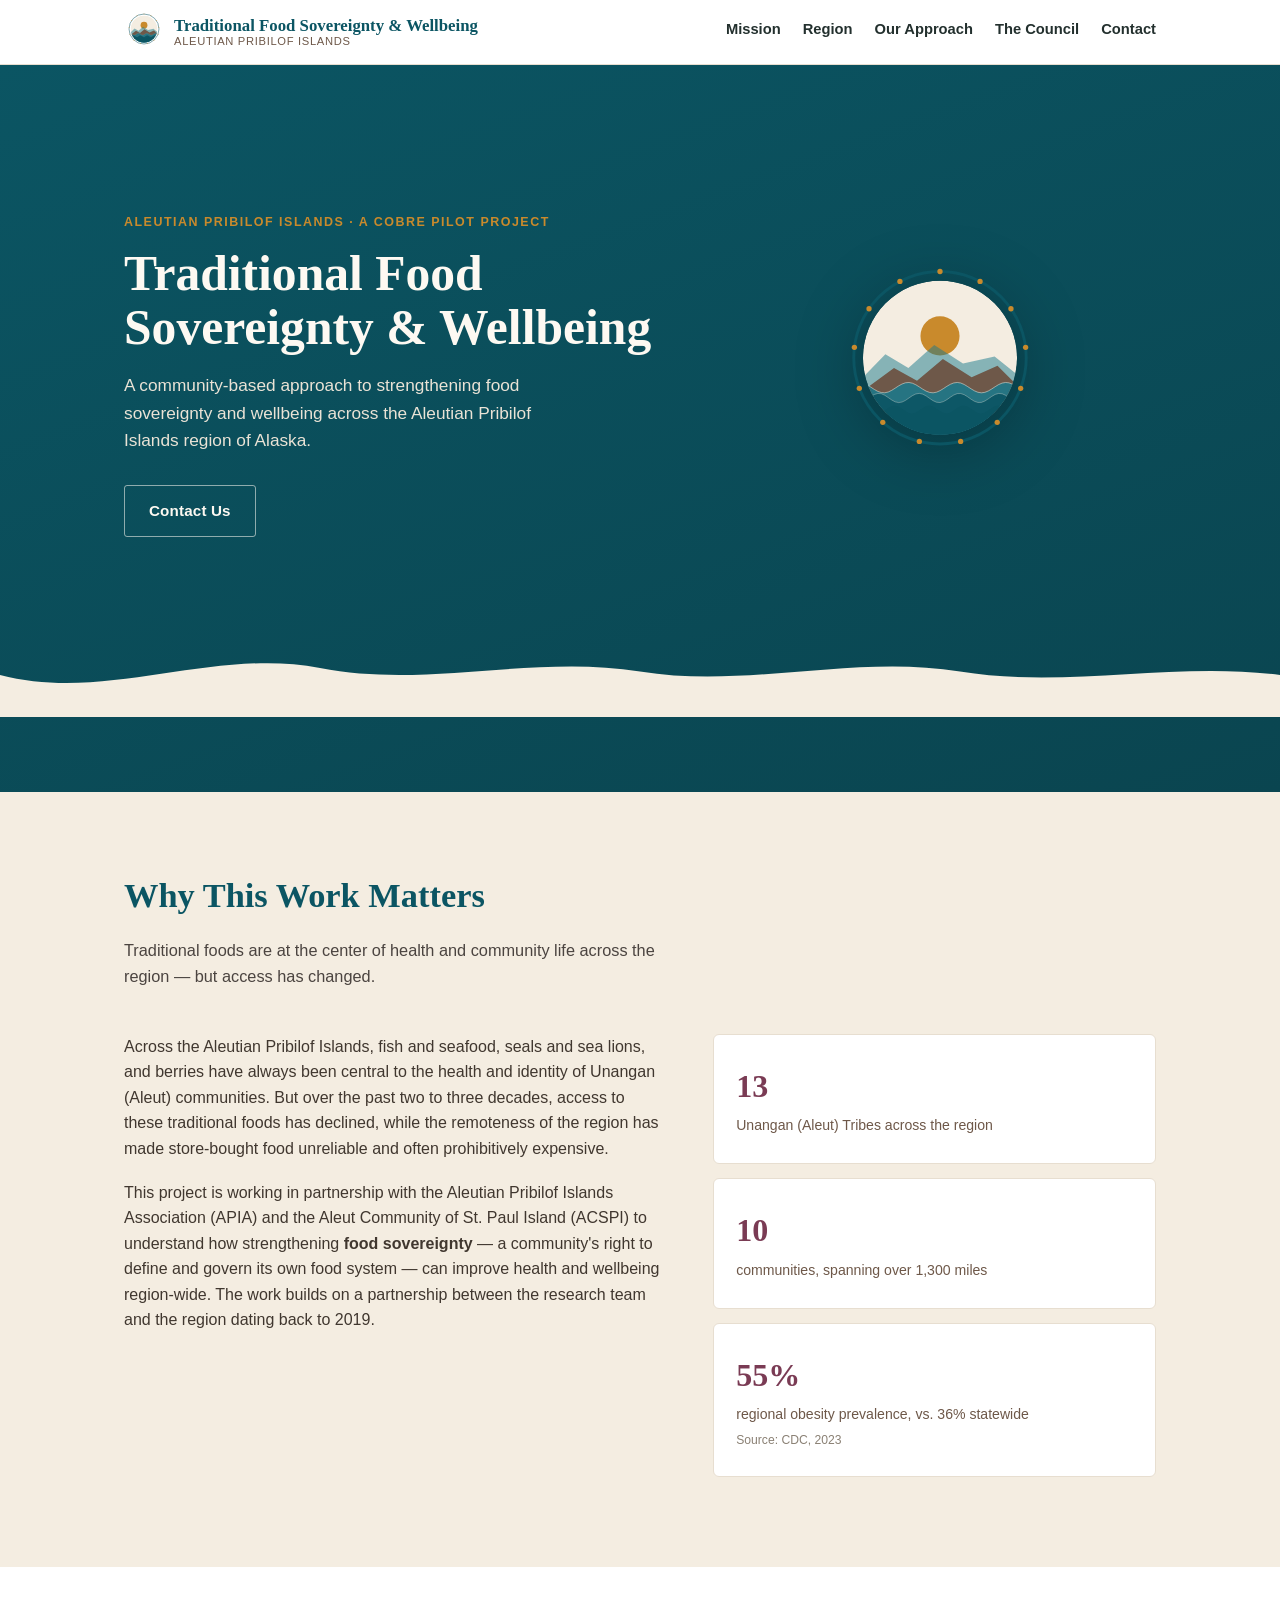
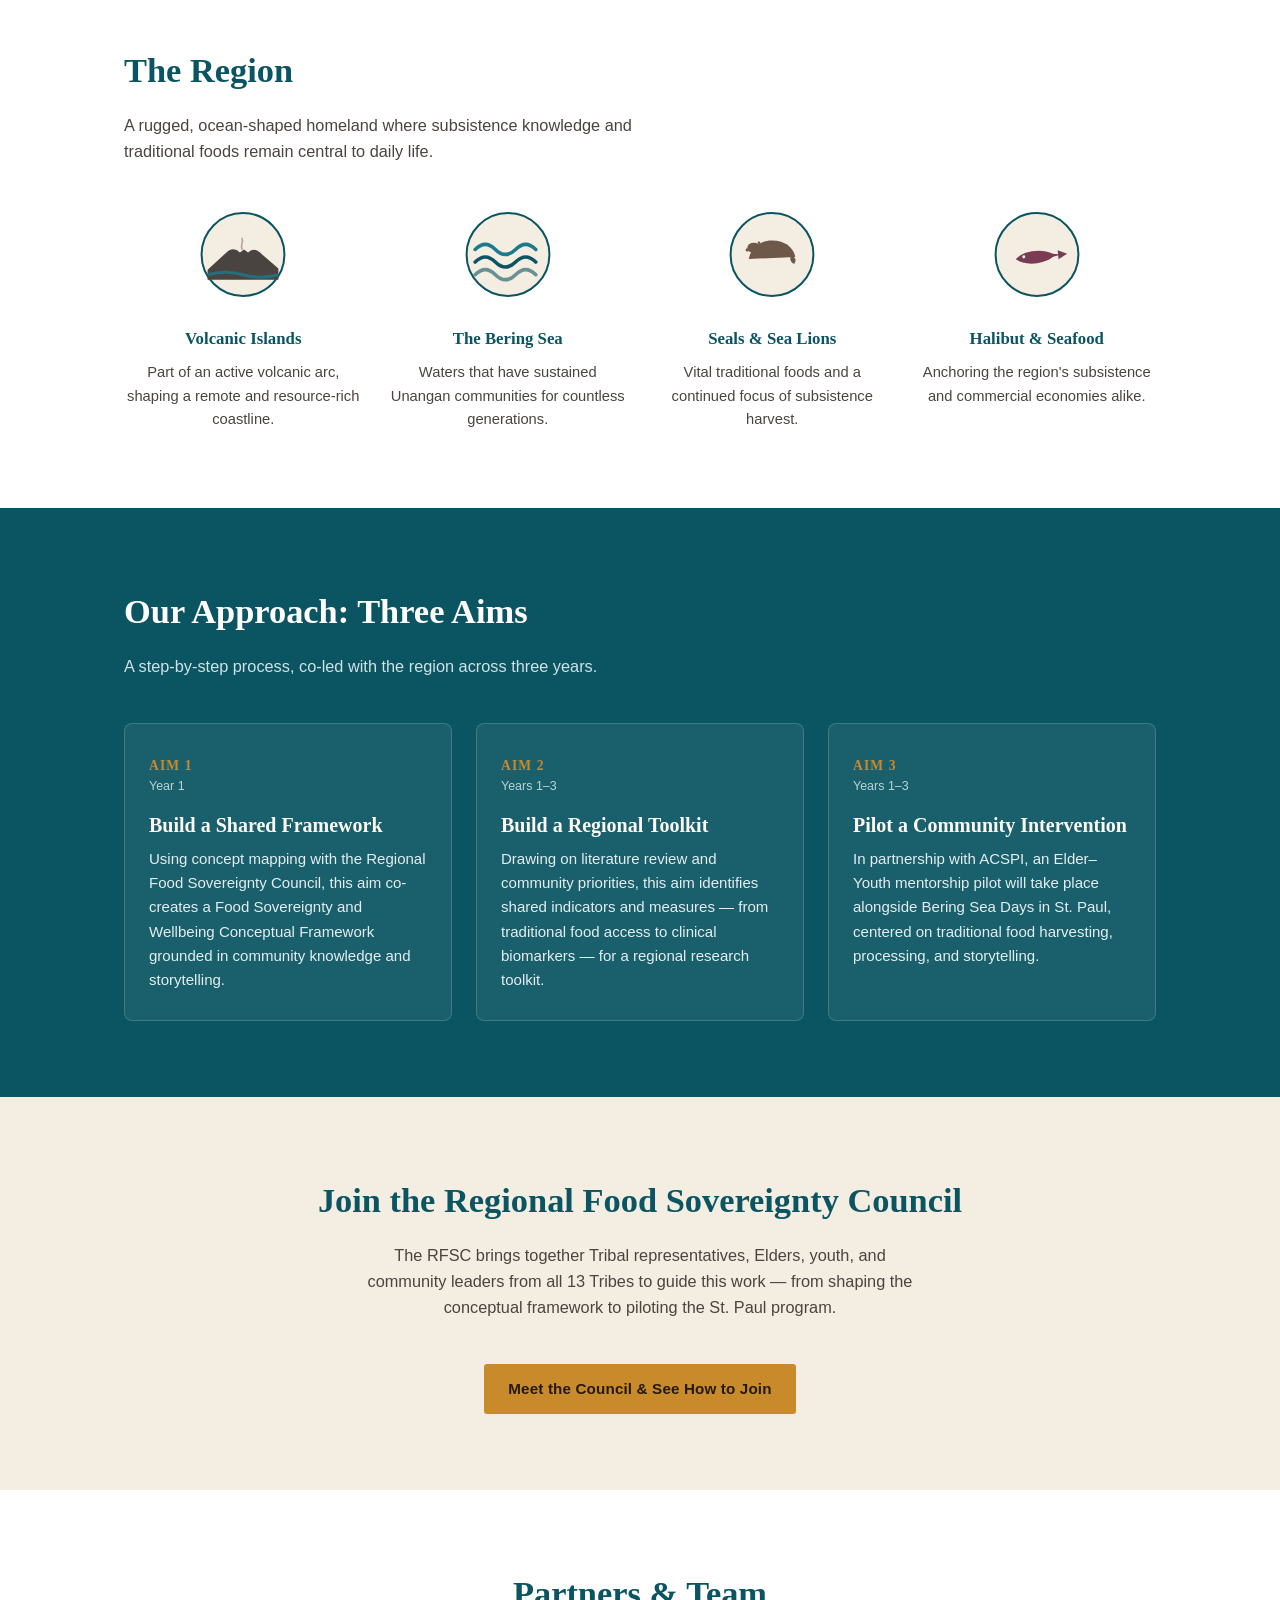
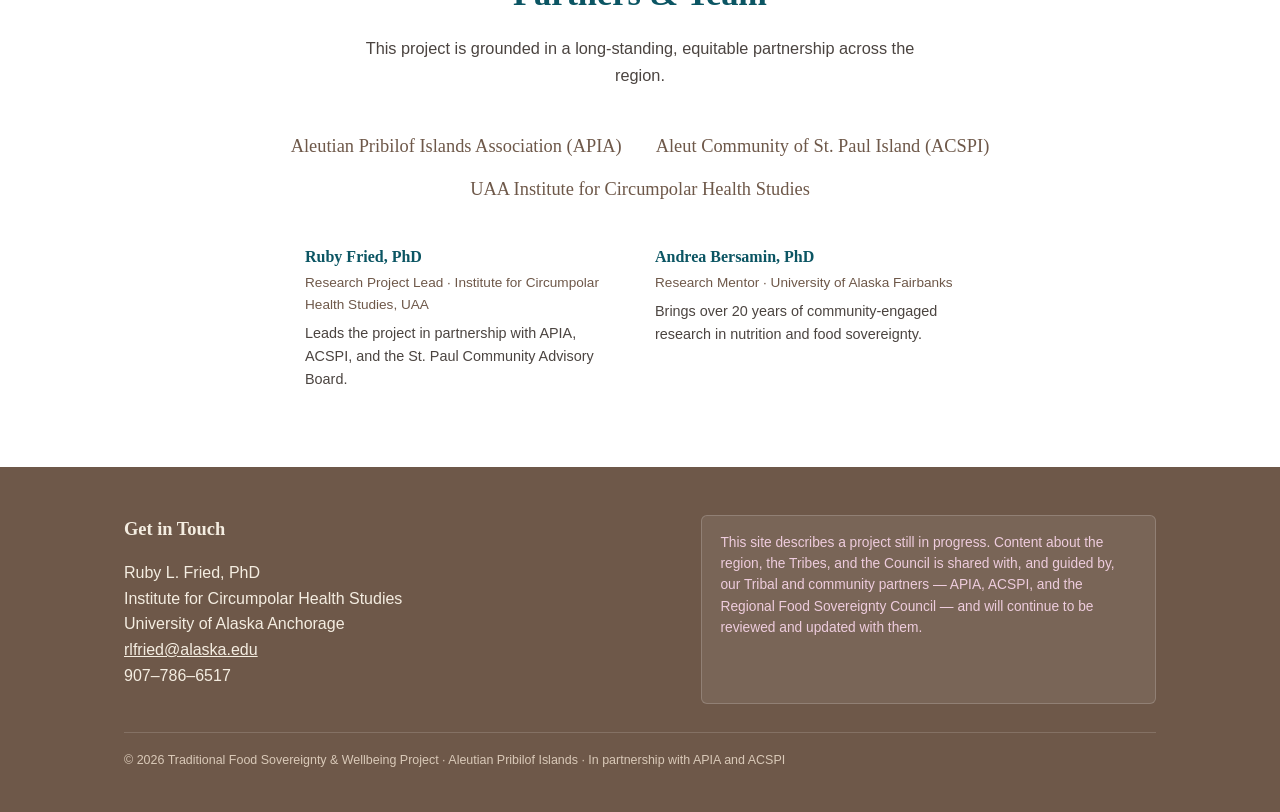
==== commit 86aeb3b2: "Add files via upload" ====
--- a/index.html
+++ b/index.html
@@ -3,7 +3,7 @@
 <head>
 <meta charset="UTF-8">
 <meta name="viewport" content="width=device-width, initial-scale=1.0">
-<title>Traditional Foods & Health — Aleutian Pribilof Islands</title>
+<title>Traditional Food Sovereignty & Wellbeing — Aleutian Pribilof Islands</title>
 <meta name="description" content="A community-based approach to strengthening food sovereignty and wellbeing across the Aleutian Pribilof Islands region of Alaska.">
 <link rel="stylesheet" href="styles.css">
 </head>
@@ -12,7 +12,7 @@
 <header class="site-header">
   <div class="nav-inner">
     <a class="brand" href="index.html">
-      <svg viewBox="0 0 400 400" xmlns="http://www.w3.org/2000/svg" role="img" aria-label="Traditional Foods and Health mark">
+      <svg viewBox="0 0 400 400" xmlns="http://www.w3.org/2000/svg" role="img" aria-label="Traditional Food Sovereignty and Wellbeing mark">
   <defs>
     <clipPath id="innerClip">
       <circle cx="200" cy="170" r="134"/>
@@ -62,7 +62,7 @@
     <path d="M 26,232.2 L 32,234.2 L 38,237.85 L 44,242.1 L 50,245.77 L 56,247.79 L 62,247.62 L 68,245.28 L 74,241.45 L 80,237.21 L 86,233.76 L 92,232.08 L 98,232.63 L 104,235.28 L 110,239.26 L 116,243.45 L 122,246.66 L 128,247.99 L 134,247.06 L 140,244.12 L 146,240.02 L 152,235.92 L 158,232.97 L 164,232.01 L 170,233.31 L 176,236.51 L 182,240.69 L 188,244.68 L 194,247.35 L 200,247.93 L 206,246.27 L 212,242.83 L 218,238.6 L 224,234.75 L 230,232.4 L 236,232.2 L 242,234.2 L 248,237.85 L 254,242.1 L 260,245.77 L 266,247.79 L 272,247.62 L 278,245.28 L 284,241.45 L 290,237.21 L 296,233.76 L 302,232.08 L 308,232.63 L 314,235.28 L 320,239.26 L 326,243.45 L 332,246.66 L 338,247.99 L 344,247.06 L 350,244.12 L 356,240.02 L 362,235.92 L 368,232.97 L 374,232.01 L 380,233.31 " fill="none" stroke="#F4EDE1" stroke-width="1.4" opacity="0.4"/>
   </g>
 </svg>
-      <span class="brand-name">Traditional Foods &amp; Health<small>Aleutian Pribilof Islands</small></span>
+      <span class="brand-name">Traditional Food Sovereignty &amp; Wellbeing<small>Aleutian Pribilof Islands</small></span>
     </a>
     <nav class="primary-nav" aria-label="Primary">
       <a href="index.html#mission">Mission</a>
@@ -79,7 +79,7 @@
     <div class="hero-inner">
       <div>
         <p class="eyebrow">Aleutian Pribilof Islands &middot; A COBRE Pilot Project</p>
-        <h1>Traditional Foods &amp; Health</h1>
+        <h1>Traditional Food Sovereignty &amp; Wellbeing</h1>
         <p class="lede">A community-based approach to strengthening food sovereignty and wellbeing across the Aleutian Pribilof Islands region of Alaska.</p>
         <div class="cta-row">
           <a class="btn btn-ghost" href="#contact">Contact Us</a>
@@ -314,7 +314,7 @@
         This site describes a project still in progress. Content about the region, the Tribes, and the Council is shared with, and guided by, our Tribal and community partners &mdash; APIA, ACSPI, and the Regional Food Sovereignty Council &mdash; and will continue to be reviewed and updated with them.
       </div>
     </div>
-    <p class="fine-print">&copy; 2026 Traditional Foods &amp; Health Project &middot; Aleutian Pribilof Islands &middot; In partnership with APIA and ACSPI</p>
+    <p class="fine-print">&copy; 2026 Traditional Food Sovereignty &amp; Wellbeing Project &middot; Aleutian Pribilof Islands &middot; In partnership with APIA and ACSPI</p>
   </div>
 </footer>
 </body>
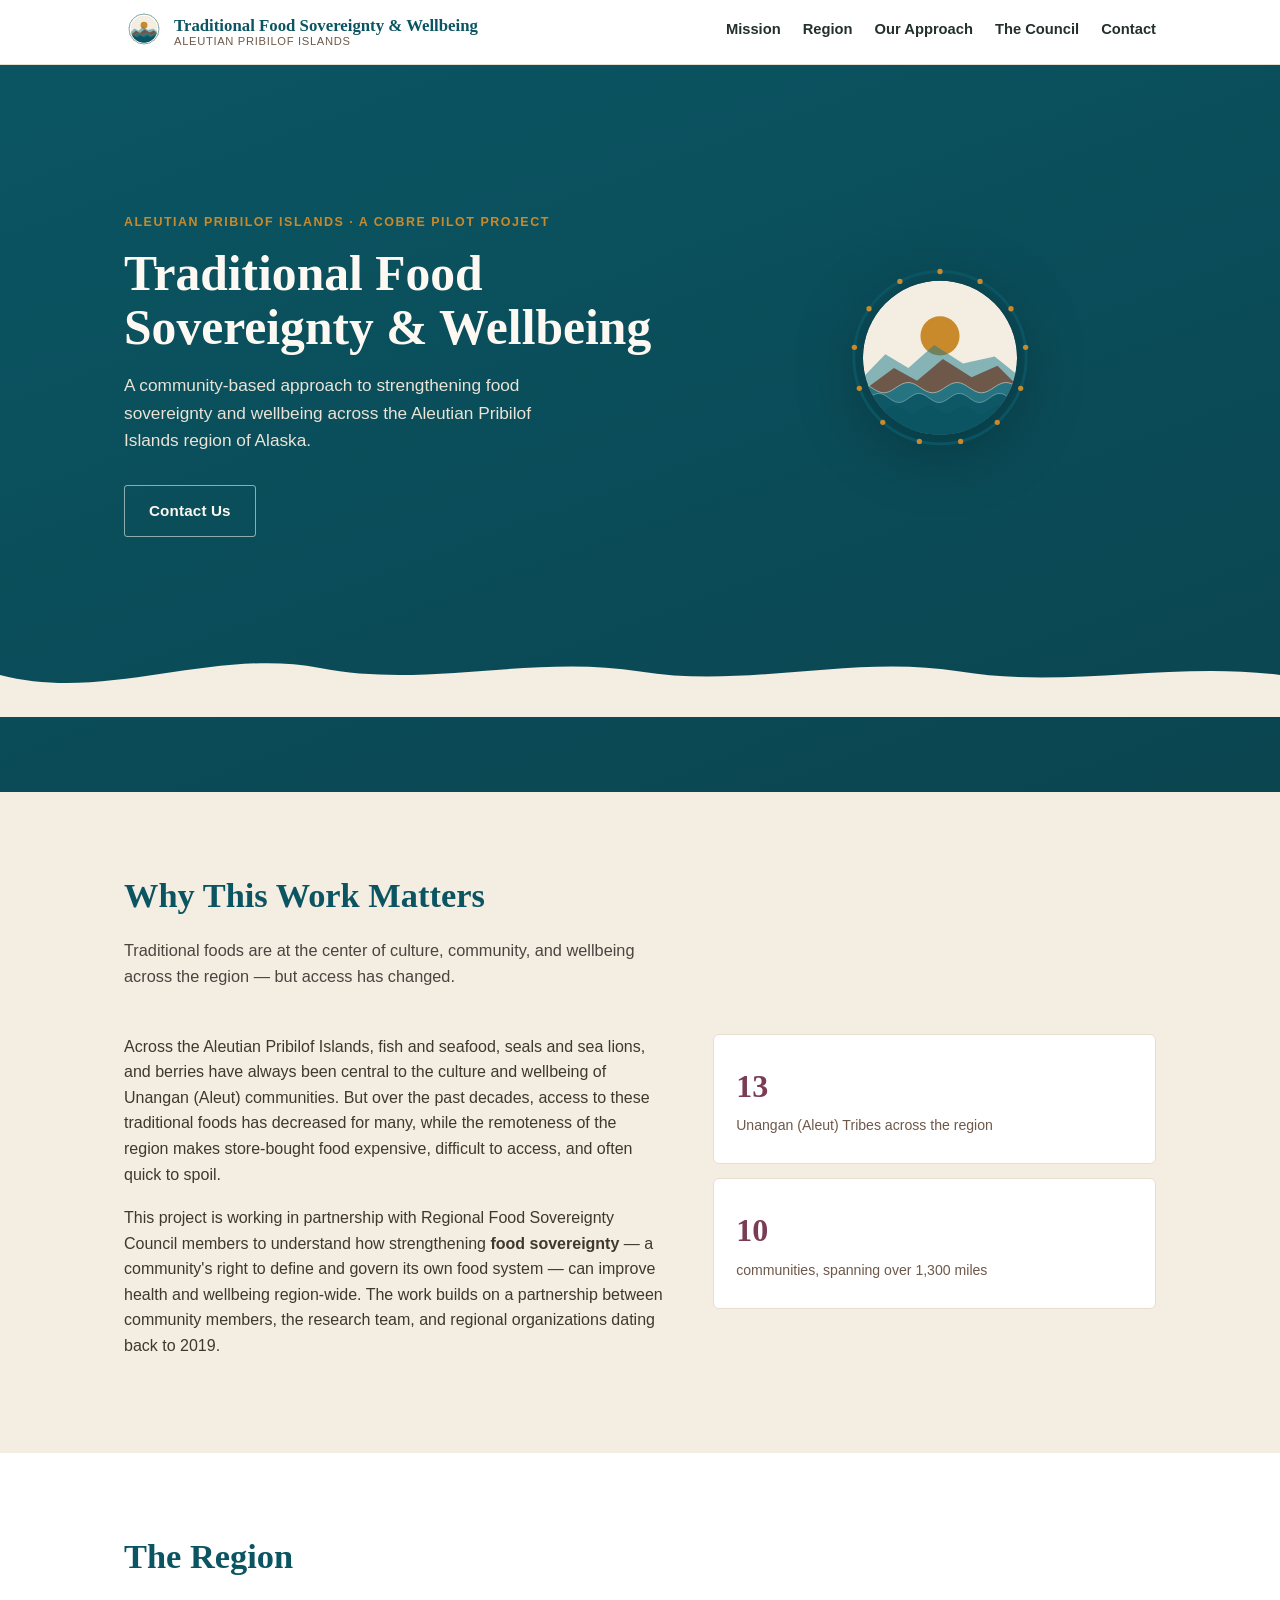
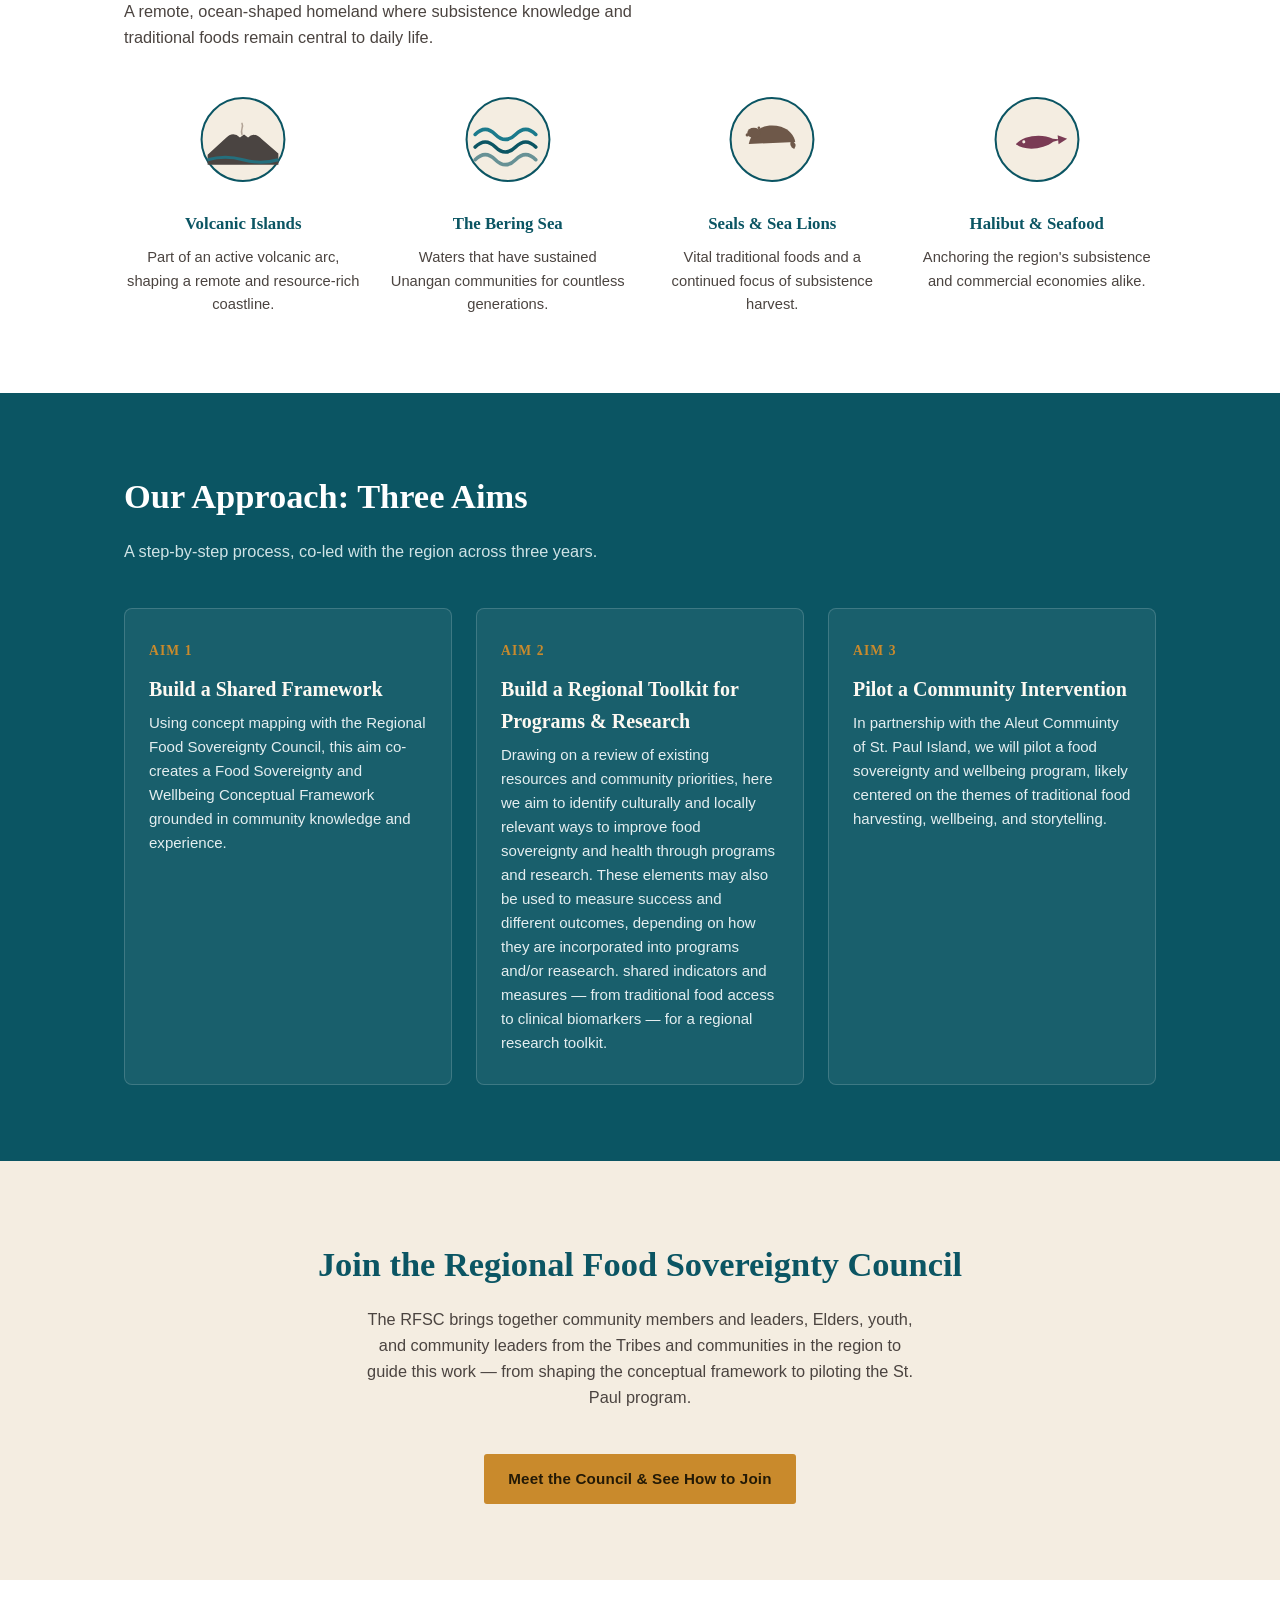
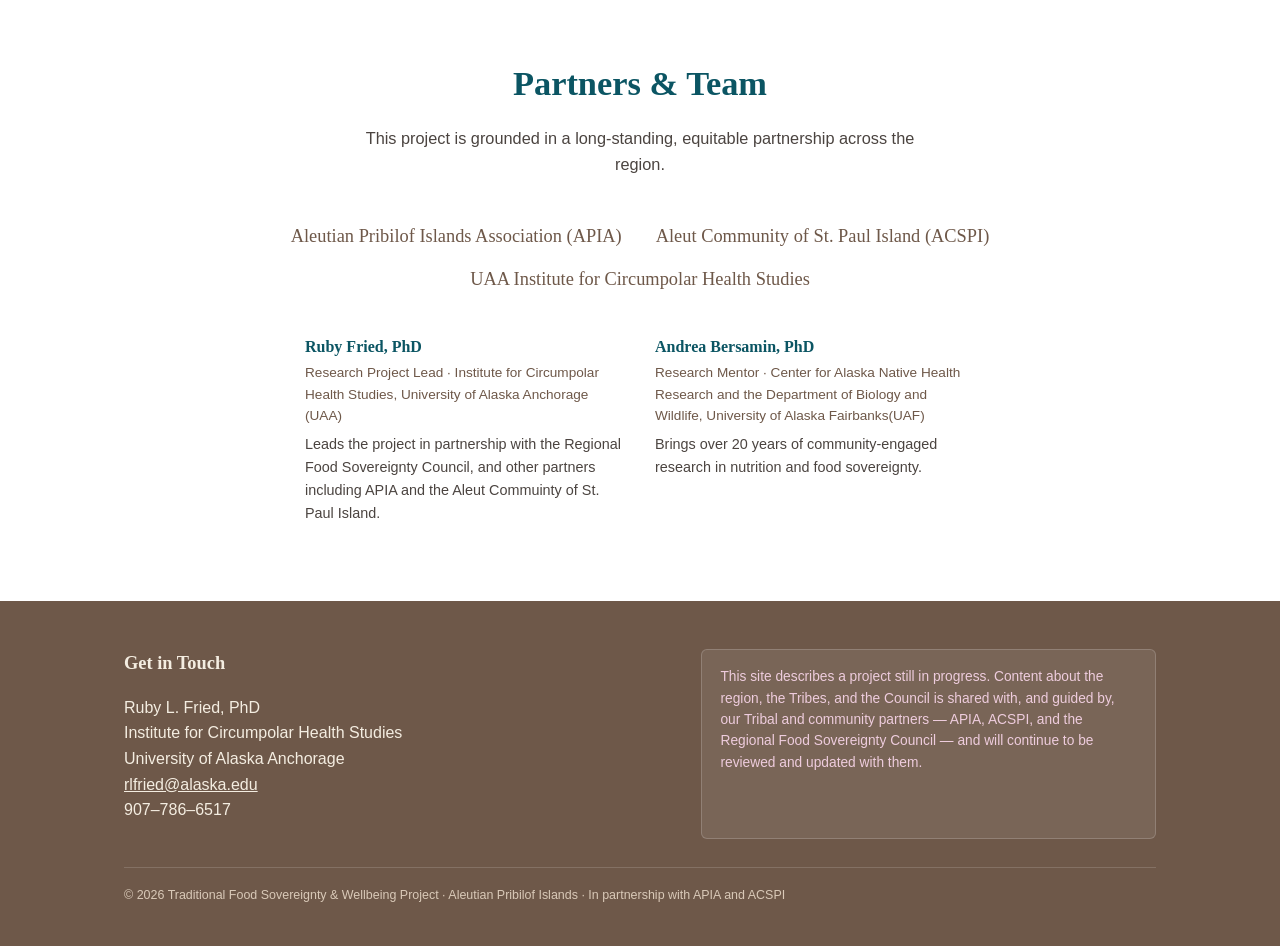
==== commit 5f6b654e: "Revise text for clarity on food sovereignty project Updated various sections to enhance clarity and " ====
--- a/index.html
+++ b/index.html
@@ -146,17 +146,15 @@
   <section class="why" id="mission">
     <div class="wrap">
       <h2 class="section-title">Why This Work Matters</h2>
-      <p class="section-lede">Traditional foods are at the center of health and community life across the region &mdash; but access has changed.</p>
+      <p class="section-lede">Traditional foods are at the center of culture, community, and wellbeing across the region &mdash; but access has changed.</p>
       <div class="why-grid">
         <div class="why-text">
-          <p>Across the Aleutian Pribilof Islands, fish and seafood, seals and sea lions, and berries have always been central to the health and identity of Unangan (Aleut) communities. But over the past two to three decades, access to these traditional foods has declined, while the remoteness of the region has made store-bought food unreliable and often prohibitively expensive.</p>
-          <p>This project is working in partnership with the Aleutian Pribilof Islands Association (APIA) and the Aleut Community of St. Paul Island (ACSPI) to understand how strengthening <strong>food sovereignty</strong> &mdash; a community's right to define and govern its own food system &mdash; can improve health and wellbeing region-wide. The work builds on a partnership between the research team and the region dating back to 2019.</p>
+          <p>Across the Aleutian Pribilof Islands, fish and seafood, seals and sea lions, and berries have always been central to the culture and wellbeing of Unangan (Aleut) communities. But over the past decades, access to these traditional foods has decreased for many, while the remoteness of the region makes store-bought food expensive, difficult to access, and often quick to spoil.</p>
+          <p>This project is working in partnership with Regional Food Sovereignty Council members to understand how strengthening <strong>food sovereignty</strong> &mdash; a community's right to define and govern its own food system &mdash; can improve health and wellbeing region-wide. The work builds on a partnership between community members, the research team, and regional organizations dating back to 2019.</p>
         </div>
         <div>
           <div class="stat-card"><span class="num">13</span><span class="label">Unangan (Aleut) Tribes across the region</span></div>
           <div class="stat-card"><span class="num">10</span><span class="label">communities, spanning over 1,300 miles</span></div>
-          <div class="stat-card"><span class="num">55%</span><span class="label">regional obesity prevalence, vs. 36% statewide</span>
-            <div class="source-note">Source: CDC, 2023</div>
           </div>
         </div>
       </div>
@@ -166,7 +164,7 @@
   <section class="region" id="region">
     <div class="wrap">
       <h2 class="section-title">The Region</h2>
-      <p class="section-lede">A rugged, ocean-shaped homeland where subsistence knowledge and traditional foods remain central to daily life.</p>
+      <p class="section-lede">A remote, ocean-shaped homeland where subsistence knowledge and traditional foods remain central to daily life.</p>
       <div class="region-grid">
         <div class="region-card">
           <svg viewBox="0 0 180 190" xmlns="http://www.w3.org/2000/svg" role="img" aria-label="Volcanic island icon">
@@ -246,21 +244,18 @@
       <div class="aims-grid">
         <div class="aim-card">
           <span class="aim-num">Aim 1</span>
-          <span class="years">Year 1</span>
           <h3>Build a Shared Framework</h3>
-          <p>Using concept mapping with the Regional Food Sovereignty Council, this aim co-creates a Food Sovereignty and Wellbeing Conceptual Framework grounded in community knowledge and storytelling.</p>
+          <p>Using concept mapping with the Regional Food Sovereignty Council, this aim co-creates a Food Sovereignty and Wellbeing Conceptual Framework grounded in community knowledge and experience.</p>
         </div>
         <div class="aim-card">
           <span class="aim-num">Aim 2</span>
-          <span class="years">Years 1&ndash;3</span>
-          <h3>Build a Regional Toolkit</h3>
-          <p>Drawing on literature review and community priorities, this aim identifies shared indicators and measures &mdash; from traditional food access to clinical biomarkers &mdash; for a regional research toolkit.</p>
+          <h3>Build a Regional Toolkit for Programs & Research</h3>
+          <p>Drawing on a review of existing resources and community priorities, here we aim to identify culturally and locally relevant ways to improve food sovereignty and health through programs and research. These elements may also be used to measure success and different outcomes, depending on how they are incorporated into programs and/or reasearch. shared indicators and measures &mdash; from traditional food access to clinical biomarkers &mdash; for a regional research toolkit.</p>
         </div>
         <div class="aim-card">
           <span class="aim-num">Aim 3</span>
-          <span class="years">Years 1&ndash;3</span>
           <h3>Pilot a Community Intervention</h3>
-          <p>In partnership with ACSPI, an Elder&ndash;Youth mentorship pilot will take place alongside Bering Sea Days in St. Paul, centered on traditional food harvesting, processing, and storytelling.</p>
+          <p>In partnership with the Aleut Commuinty of St. Paul Island, we will pilot a food sovereignty and wellbeing program, likely centered on the themes of traditional food harvesting, wellbeing, and storytelling.</p>
         </div>
       </div>
     </div>
@@ -269,7 +264,7 @@
   <section class="involved" id="get-involved">
     <div class="wrap" style="text-align:center;">
       <h2 class="section-title">Join the Regional Food Sovereignty Council</h2>
-      <p class="section-lede" style="margin-left:auto;margin-right:auto;">The RFSC brings together Tribal representatives, Elders, youth, and community leaders from all 13 Tribes to guide this work &mdash; from shaping the conceptual framework to piloting the St. Paul program.</p>
+      <p class="section-lede" style="margin-left:auto;margin-right:auto;">The RFSC brings together community members and leaders, Elders, youth, and community leaders from the Tribes and communities in the region to guide this work &mdash; from shaping the conceptual framework to piloting the St. Paul program.</p>
       <a class="btn btn-primary" href="rfsc.html">Meet the Council &amp; See How to Join</a>
     </div>
   </section>
@@ -286,12 +281,12 @@
       <div class="team-row">
         <div class="team-card">
           <h4>Ruby Fried, PhD</h4>
-          <span>Research Project Lead &middot; Institute for Circumpolar Health Studies, UAA</span>
-          <p>Leads the project in partnership with APIA, ACSPI, and the St. Paul Community Advisory Board.</p>
+          <span>Research Project Lead &middot; Institute for Circumpolar Health Studies, University of Alaska Anchorage (UAA)</span>
+          <p>Leads the project in partnership with the Regional Food Sovereignty Council, and other partners including APIA and the Aleut Commuinty of St. Paul Island.</p>
         </div>
         <div class="team-card">
           <h4>Andrea Bersamin, PhD</h4>
-          <span>Research Mentor &middot; University of Alaska Fairbanks</span>
+          <span>Research Mentor &middot; Center for Alaska Native Health Research and the Department of Biology and Wildlife, University of Alaska Fairbanks(UAF)</span>
           <p>Brings over 20 years of community-engaged research in nutrition and food sovereignty.</p>
         </div>
       </div>
